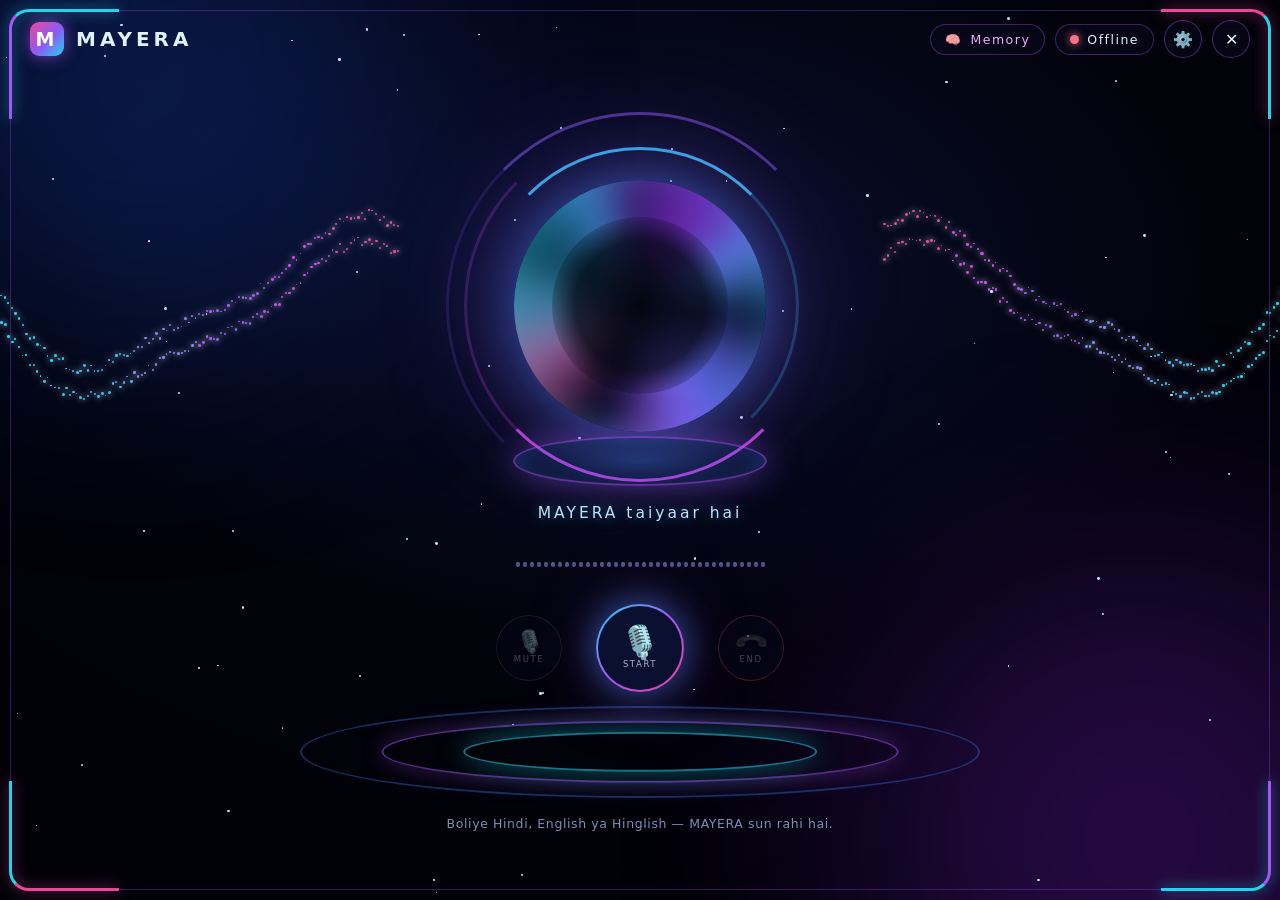
==== static/index.html @ 85190228 "MAYERA v2.5.0 - auto-update channel (program code only, no keys or memories)" ====
<!DOCTYPE html>
<html lang="en">
<head>
<meta charset="UTF-8">
<meta name="viewport" content="width=device-width, initial-scale=1.0">
<title>MAYERA AI — Voice Companion</title>
<link rel="stylesheet" href="/static/styles.css">
</head>
<body data-state="idle">

  <div class="bg-glow bg-glow-a"></div>
  <div class="bg-glow bg-glow-b"></div>
  <div class="stars" id="stars"></div>
  <div class="frame"><i class="fc tl"></i><i class="fc tr"></i><i class="fc bl"></i><i class="fc br"></i></div>

  <header class="topbar">
    <div class="brand">
      <span class="logo">M</span> MAYERA
    </div>
    <div class="top-right">
      <div class="conn mem" id="memPill" title="MAYERA ki yaaddaasht">🧠 <span id="memText">Memory</span></div>
      <div class="conn" id="connPill">
        <span class="conn-dot" id="connDot"></span>
        <span id="connText">Offline</span>
      </div>
      <button class="icon-btn" id="btnSettings" title="Settings">⚙️</button>
      <button class="icon-btn" id="btnExit" title="MAYERA band karein">✕</button>
    </div>
  </header>

  <main class="stage">
    <div class="sidewave left" id="swLeft"></div>
    <div class="sidewave right" id="swRight"></div>

    <!-- Neon energy orb (no face in this theme) -->
    <div class="orb-wrap" id="orbWrap">
      <div class="ring ring-1"></div>
      <div class="ring ring-2"></div>
      <div class="ring ring-3"></div>
      <div class="orb" id="orb">
        <div class="core"></div>
        <div class="face">
          <div class="eyes">
            <div class="eye eye-left"><div class="pupil"></div></div>
            <div class="eye eye-right"><div class="pupil"></div></div>
          </div>
          <div class="cheek cheek-left"></div>
          <div class="cheek cheek-right"></div>
          <div class="nose"></div>
          <div class="mouth" id="mouth">
            <div class="smile"></div>
            <span></span><span></span><span></span><span></span><span></span>
          </div>
        </div>
      </div>
    </div>

    <div class="status" id="statusText">MAYERA taiyaar hai</div>
    <div class="wave" id="wave"><i></i><i></i><i></i><i></i><i></i><i></i><i></i><i></i><i></i><i></i><i></i><i></i></div>

    <!-- Controls: voice-only experience, no chat box anywhere -->
    <div class="controls">
      <button id="btnMute" class="btn cbtn btn-mute" disabled><span class="ic">🎙️</span><span class="cap">MUTE</span></button>
      <button id="btnStart" class="btn cbtn btn-start"><span class="ic">🎙️</span><span class="cap">START</span></button>
      <button id="btnEnd" class="btn cbtn btn-end" disabled><span class="ic">📞</span><span class="cap">END</span></button>
    </div>
    <div class="floor"><i></i><i></i><i></i></div>

    <p class="hint">Boliye Hindi, English ya Hinglish — MAYERA sun rahi hai.</p>
  </main>

<!-- Settings drawer: memory controls live here (voice stays the interface) -->
<aside class="drawer" id="drawer" aria-hidden="true">
  <div class="drawer-head">
    <div class="drawer-title">⚙️ MAYERA Settings</div>
    <button class="icon-btn" id="btnCloseDrawer" title="Band karein">✕</button>
  </div>

  <label class="row">
    <span>🧠 Yaaddaasht (Memory)</span>
    <input type="checkbox" id="setMemory">
  </label>
  <p class="note">On ho to MAYERA baatein yaad rakhegi aur agli baar wahi se baat aage badhayegi.</p>

  <label class="row">
    <span>💬 Khud baat shuru kare (Proactive)</span>
    <input type="checkbox" id="setProactive">
  </label>
  <label class="row">
    <span>Khamoshi ke baad (minute)</span>
    <select id="setInactivity">
      <option value="60">1</option>
      <option value="120">2</option>
      <option value="300">5</option>
      <option value="600">10</option>
    </select>
  </label>
  <label class="row">
    <span>🔍 Web search (jawab thoda slow hoga)</span>
    <input type="checkbox" id="setWebSearch">
  </label>
  <label class="row">
    <span>⚡ Reply ki speed</span>
    <select id="setReplySpeed">
      <option value="fast">Tez jawab</option>
      <option value="patient">Araam se — beech me nahi kaategi</option>
    </select>
  </label>
  <label class="row">
    <span>Shanti ka samay (Quiet hours)</span>
    <span class="quiet">
      <input type="time" id="setQuietStart"> – <input type="time" id="setQuietEnd">
    </span>
  </label>

  <div class="drawer-title small">Yaad rakhi baatein</div>
  <div id="memList" class="mem-list"></div>
  <button class="btn btn-end wide" id="btnClearMem">🗑️ Sab yaadein mita do</button>
  <p class="note">Password aur API key kabhi yaad nahi rakhi jati.</p>
</aside>
<div class="scrim" id="scrim"></div>

<script src="/static/app.js"></script>
</body>
</html>
---- static/styles.css ----
/* MAYERA "NEON ORB" theme - built from the user's reference design:
   a swirling blue/purple energy orb with NO text inside, dotted side
   waves, a waveform strip, circular call buttons and a neon frame.
   The robotic face (.face) is intentionally hidden in this theme. */

* { margin: 0; padding: 0; box-sizing: border-box; }

:root {
  --ink: #02020a;
  --cyan: #22d3ee;
  --sky: #38bdf8;
  --violet: #a855f7;
  --magenta: #ec4899;
  --mouth: 6px;
  --energy: 0;
}

html, body { height: 100%; }

body {
  font-family: "Segoe UI", system-ui, -apple-system, sans-serif;
  background:
    radial-gradient(1000px 640px at 50% 30%, #0a1030 0%, var(--ink) 60%, #010108 100%);
  color: #e0f2fe;
  overflow: hidden;
  display: flex;
  flex-direction: column;
}

.bg-glow { position: fixed; border-radius: 50%; filter: blur(130px); opacity: .3; pointer-events: none; }
.bg-glow-a { width: 520px; height: 520px; background: #1d4ed8; top: -180px; left: -120px; }
.bg-glow-b { width: 560px; height: 560px; background: #7e22ce; bottom: -220px; right: -140px; }

.stars { position: fixed; inset: 0; pointer-events: none; z-index: 0; }
.stars span { position: absolute; border-radius: 50%; background: #bae6fd; animation: twinkle 4s ease-in-out infinite; }
@keyframes twinkle { 0%,100% { opacity: .08; } 50% { opacity: .7; } }

/* neon window frame with glowing corners */
.frame { position: fixed; inset: 10px; border: 1px solid rgba(168,85,247,.30); border-radius: 20px; pointer-events: none; z-index: 6; }
.frame .fc { position: absolute; width: 110px; height: 110px; }
.frame .tl { top: -2px; left: -2px; border-top: 3px solid var(--cyan); border-left: 3px solid var(--violet); border-top-left-radius: 20px; filter: drop-shadow(0 0 7px rgba(34,211,238,.8)); }
.frame .tr { top: -2px; right: -2px; border-top: 3px solid var(--magenta); border-right: 3px solid var(--cyan); border-top-right-radius: 20px; filter: drop-shadow(0 0 7px rgba(236,72,153,.8)); }
.frame .bl { bottom: -2px; left: -2px; border-bottom: 3px solid var(--magenta); border-left: 3px solid var(--cyan); border-bottom-left-radius: 20px; filter: drop-shadow(0 0 7px rgba(236,72,153,.8)); }
.frame .br { bottom: -2px; right: -2px; border-bottom: 3px solid var(--cyan); border-right: 3px solid var(--violet); border-bottom-right-radius: 20px; filter: drop-shadow(0 0 7px rgba(34,211,238,.8)); }

/* top bar */
.topbar { display: flex; justify-content: space-between; align-items: center; padding: 20px 30px; z-index: 2; }
.brand { font-size: 20px; font-weight: 600; letter-spacing: 4px; display: flex; align-items: center; }
.logo {
  display: inline-grid; place-items: center; width: 34px; height: 34px;
  border-radius: 9px; margin-right: 12px; font-size: 19px; font-weight: 800; color: #fff;
  background: linear-gradient(135deg, var(--magenta), #8b5cf6 55%, var(--cyan));
  box-shadow: 0 0 16px rgba(168,85,247,.65);
}
.brand-mark, .brand-ai { display: none; }
.top-right { display: flex; align-items: center; gap: 10px; }
.conn {
  display: flex; align-items: center; gap: 8px;
  padding: 7px 14px; border: 1px solid rgba(168,85,247,.35); border-radius: 999px;
  background: rgba(10,10,30,.55); backdrop-filter: blur(8px);
  font-size: 12.5px; letter-spacing: 1.5px;
}
.conn.mem { color: #f0abfc; }
.conn-dot { width: 9px; height: 9px; border-radius: 50%; background: #64748b; }
.conn-dot.on { background: #34d399; box-shadow: 0 0 10px #34d399; }
.conn-dot.busy { background: #fbbf24; box-shadow: 0 0 10px #fbbf24; }
.conn-dot.err { background: #fb7185; box-shadow: 0 0 10px #fb7185; }
.icon-btn {
  width: 38px; height: 38px; border-radius: 50%; cursor: pointer;
  border: 1px solid rgba(168,85,247,.4); background: rgba(10,10,30,.55);
  color: #e0f2fe; font-size: 16px; transition: all .2s ease;
}
.icon-btn:hover { border-color: var(--cyan); box-shadow: 0 0 12px rgba(34,211,238,.5); }

/* stage */
.stage { position: relative; flex: 1; display: flex; flex-direction: column; align-items: center; justify-content: center; gap: 18px; z-index: 2; padding-bottom: 22px; }

/* dotted side waves (dots generated by app.js) */
.sidewave { position: absolute; top: 4%; width: 31%; height: 48%; pointer-events: none; z-index: 0; }
.sidewave.left { left: 0; }
.sidewave.right { right: 0; }
.sidewave span { position: absolute; border-radius: 50%; animation: swPulse 2.8s ease-in-out infinite; box-shadow: 0 0 6px currentColor; }
@keyframes swPulse { 0%,100% { opacity: .35; } 50% { opacity: 1; } }

/* ---- the neon orb ---- */
.orb-wrap { position: relative; width: 360px; height: 360px; display: grid; place-items: center; z-index: 1; }
.orb-wrap::after {  /* glowing pedestal under the orb */
  content: ""; position: absolute; bottom: 0; left: 50%; transform: translateX(-50%);
  width: 250px; height: 46px; border-radius: 50%;
  border: 2px solid rgba(168,85,247,.55);
  background: radial-gradient(ellipse, rgba(59,130,246,.30), transparent 70%);
  box-shadow: 0 0 34px rgba(139,92,246,.5), inset 0 0 24px rgba(59,130,246,.35);
}
.ring { position: absolute; border-radius: 50%; border: 3px solid transparent; }
.ring-1 { width: 318px; height: 318px; border-top-color: rgba(56,189,248,.9); border-right-color: rgba(56,189,248,.25); animation: spin 16s linear infinite; }
.ring-2 { width: 352px; height: 352px; border-bottom-color: rgba(217,70,239,.85); border-left-color: rgba(217,70,239,.22); animation: spin 22s linear infinite reverse; }
.ring-3 { width: 388px; height: 388px; border-top-color: rgba(139,92,246,.5); border-left-color: rgba(139,92,246,.16); animation: spin 32s linear infinite; }
@keyframes spin { to { transform: rotate(360deg); } }
@keyframes spinRev { to { transform: rotate(-360deg); } }

.orb {
  position: relative; overflow: hidden;
  width: 252px; height: 252px; border-radius: 50%;
  background: radial-gradient(circle at 50% 50%, #0a1030 0%, #05081c 60%, #02040f 100%);
  box-shadow:
    0 0 55px rgba(59,130,246,.5),
    0 0 130px rgba(168,85,247,.4),
    inset 0 0 40px rgba(34,211,238,.25);
  transform: scale(calc(1 + var(--energy) * 0.05));
  transition: box-shadow .3s ease;
}
.orb::before {  /* plasma swirl A */
  content: ""; position: absolute; inset: -30%; border-radius: 50%;
  background: conic-gradient(from 0deg, transparent 0 8%, rgba(56,189,248,.85) 16%, transparent 27%, rgba(168,85,247,.9) 43%, transparent 56%, rgba(236,72,153,.8) 69%, transparent 81%, rgba(56,189,248,.7) 93%, transparent 100%);
  filter: blur(15px);
  animation: spin 10s linear infinite;
}
.orb::after {   /* plasma swirl B, counter-rotating */
  content: ""; position: absolute; inset: -30%; border-radius: 50%;
  background: conic-gradient(from 180deg, transparent 0 12%, rgba(34,211,238,.6) 25%, transparent 39%, rgba(147,51,234,.75) 59%, transparent 75%, rgba(59,130,246,.6) 89%, transparent 100%);
  filter: blur(21px);
  animation: spinRev 15s linear infinite;
}
.core {  /* the dark, empty centre - deliberately NO text here */
  position: absolute; inset: 15%; border-radius: 50%; z-index: 2;
  background: radial-gradient(circle, rgba(1,3,12,.96) 0%, rgba(1,3,12,.72) 52%, rgba(1,3,12,0) 78%);
}
.face { display: none; }

body[data-state="listening"] .orb { box-shadow: 0 0 65px rgba(34,211,238,.65), 0 0 140px rgba(59,130,246,.4), inset 0 0 46px rgba(34,211,238,.35); }
body[data-state="speaking"] .orb { box-shadow: 0 0 75px rgba(217,70,239,.7), 0 0 160px rgba(168,85,247,.5), inset 0 0 46px rgba(217,70,239,.35); }
body[data-state="speaking"] .orb::before { animation-duration: 3.4s; }
body[data-state="speaking"] .orb::after { animation-duration: 5s; }
body[data-state="thinking"] .orb { animation: thinkPulse 2.2s ease-in-out infinite; }
@keyframes thinkPulse { 0%,100% { transform: scale(1); } 50% { transform: scale(1.03); } }
body[data-state="error"] .orb { box-shadow: 0 0 60px rgba(251,113,133,.6), inset 0 0 40px rgba(251,113,133,.3); }

/* status + waveform strip */
.status { order: 2; font-size: 15.5px; letter-spacing: 3px; color: #bae6fd; text-align: center; text-shadow: 0 0 14px rgba(56,189,248,.55); min-height: 22px; max-width: min(92vw, 760px); z-index: 1; }
.wave { order: 3; display: flex; gap: 3px; align-items: center; justify-content: center; width: min(700px, 88vw); height: 42px; z-index: 1; }
.wave i {
  flex: 1; max-width: 4px; height: 5px; border-radius: 2px; opacity: .55;
  background: linear-gradient(180deg, #67e8f9, #818cf8, #e879f9);
}
body[data-state="listening"] .wave i, body[data-state="speaking"] .wave i { animation: waveB .9s ease-in-out infinite; opacity: 1; }
@keyframes waveB { 0%,100% { height: 6px; } 50% { height: 34px; } }

/* circular call controls */
.controls { order: 4; display: flex; gap: 34px; align-items: center; justify-content: center; z-index: 1; }
.btn { font-family: inherit; }
.controls .cbtn {
  width: 66px; height: 66px; border-radius: 50%; cursor: pointer;
  display: flex; flex-direction: column; align-items: center; justify-content: center; gap: 1px;
  border: 1px solid rgba(255,255,255,.22); color: #e0f2fe;
  background: rgba(10,12,34,.72); backdrop-filter: blur(8px);
  transition: all .2s ease; padding: 0;
}
.controls .cbtn .ic { font-size: 22px; line-height: 1; }
.controls .cbtn .cap { font-size: 8.5px; letter-spacing: 1.6px; color: #a5b4cf; }
.controls .cbtn:disabled { opacity: .38; cursor: not-allowed; }
.controls .btn-start {
  width: 88px; height: 88px;
  border: 2px solid transparent;
  background: linear-gradient(#0b1030, #0b1030) padding-box, linear-gradient(135deg, var(--cyan), var(--violet), var(--magenta)) border-box;
  box-shadow: 0 0 34px rgba(59,130,246,.55), 0 0 70px rgba(168,85,247,.35);
}
.controls .btn-start .ic { font-size: 32px; }
.controls .btn-start:hover:not(:disabled) { transform: translateY(-2px); box-shadow: 0 0 44px rgba(59,130,246,.75), 0 0 90px rgba(236,72,153,.4); }
.controls .btn-mute:hover:not(:disabled), .controls .btn-end:hover:not(:disabled) { transform: translateY(-2px); border-color: var(--cyan); }
.controls .btn-mute.active { border-color: #ef4444; box-shadow: 0 0 18px rgba(239,68,68,.5); }
.controls .btn-end { border-color: rgba(248,113,113,.6); }
.controls .btn-end .ic { transform: rotate(135deg); display: inline-block; }

/* glowing floor rings */
.floor { order: 5; position: relative; width: min(680px, 90vw); height: 92px; margin-top: -4px; z-index: 0; }
.floor i { position: absolute; left: 50%; top: 50%; transform: translate(-50%, -50%); border-radius: 50%; border: 2px solid; }
.floor i:nth-child(1) { width: 100%; height: 100%; border-color: rgba(59,130,246,.35); }
.floor i:nth-child(2) { width: 76%; height: 68%; border-color: rgba(168,85,247,.5); box-shadow: 0 0 24px rgba(168,85,247,.3); }
.floor i:nth-child(3) { width: 52%; height: 44%; border-color: rgba(34,211,238,.55); box-shadow: 0 0 30px rgba(34,211,238,.4); }

.hint { order: 6; color: #7d8fb3; font-size: 12.5px; letter-spacing: .6px; z-index: 1; }

/* settings drawer (neon skin, same behaviour) */
.drawer {
  position: fixed; top: 0; right: 0; height: 100%; width: min(360px, 92vw);
  background: rgba(4,4,18,.95); backdrop-filter: blur(16px);
  border-left: 1px solid rgba(168,85,247,.35);
  transform: translateX(105%); transition: transform .35s ease;
  z-index: 20; padding: 22px; overflow-y: auto;
  display: flex; flex-direction: column; gap: 14px;
}
.drawer.open { transform: translateX(0); }
.drawer-head { display: flex; justify-content: space-between; align-items: center; }
.drawer-title { font-size: 17px; font-weight: 700; letter-spacing: 1.5px; }
.drawer-title.small { font-size: 14px; margin-top: 10px; color: #f0abfc; }
.drawer .row { display: flex; justify-content: space-between; align-items: center; gap: 12px; font-size: 14.5px; padding: 10px 12px; border: 1px solid rgba(168,85,247,.22); border-radius: 12px; background: rgba(15,15,40,.6); cursor: pointer; }
.drawer input[type="checkbox"] { width: 20px; height: 20px; accent-color: #a855f7; cursor: pointer; }
.drawer select, .drawer input[type="time"] { background: #0b0620; color: #e0f2fe; border: 1px solid rgba(168,85,247,.35); border-radius: 8px; padding: 6px 8px; font-size: 14px; }
.drawer .quiet { display: flex; align-items: center; gap: 6px; }
.drawer .note { font-size: 12.5px; color: #7d8fb3; line-height: 1.45; margin-top: -6px; }
.mem-list { display: flex; flex-direction: column; gap: 8px; }
.mem-item { display: flex; justify-content: space-between; align-items: center; gap: 10px; padding: 9px 12px; border-radius: 10px; font-size: 13.5px; line-height: 1.4; background: rgba(30,20,70,.5); border: 1px solid rgba(168,85,247,.2); }
.mem-item button { flex: none; cursor: pointer; border: none; border-radius: 8px; background: rgba(127,29,29,.85); color: #fecaca; padding: 5px 9px; font-size: 12px; }
.mem-empty { font-size: 13.5px; color: #7d8fb3; }
.btn.wide { width: 100%; padding: 13px; border-radius: 999px; border: 1px solid rgba(248,113,113,.5); background: rgba(30,10,20,.6); color: #fecaca; cursor: pointer; letter-spacing: 1px; }
.scrim { position: fixed; inset: 0; background: rgba(0,0,0,.6); opacity: 0; pointer-events: none; transition: opacity .3s ease; z-index: 15; }
.scrim.show { opacity: 1; pointer-events: auto; }

@media (max-width: 700px) {
  .sidewave { display: none; }
  .orb-wrap { width: 300px; height: 300px; }
  .ring-1 { width: 266px; height: 266px; } .ring-2 { width: 294px; height: 294px; } .ring-3 { width: 322px; height: 322px; }
  .orb { width: 212px; height: 212px; }
  .frame { inset: 6px; }
  .frame .fc { width: 70px; height: 70px; }
}
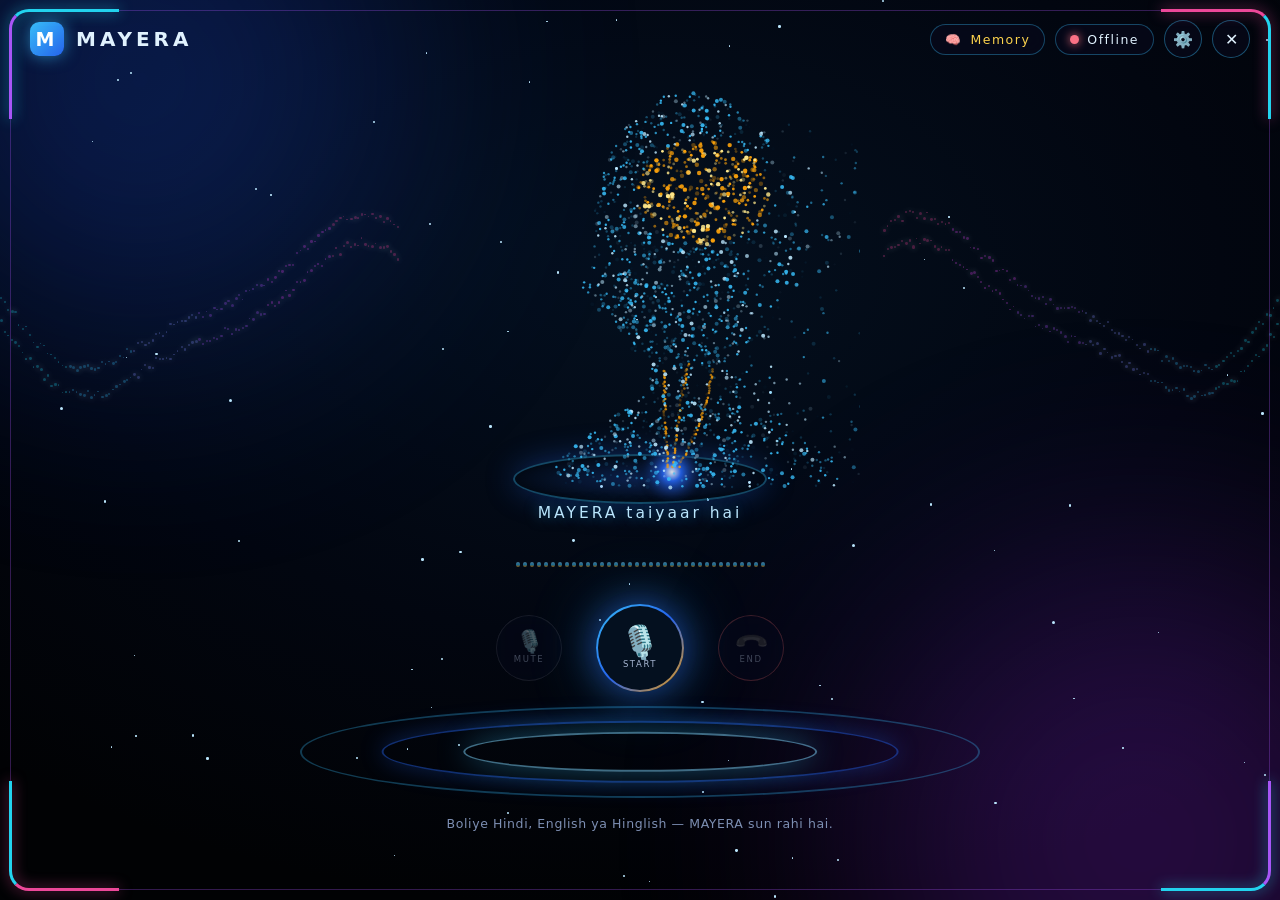
==== commit a3c9ee0d: "MAYERA v2.9.0 - Particle Blue UI: animated particle head (photo style), neon kept as alternate theme" ====
--- a/static/index.html
+++ b/static/index.html
@@ -34,6 +34,7 @@
 
     <!-- Neon energy orb (no face in this theme) -->
     <div class="orb-wrap" id="orbWrap">
+      <canvas id="pcanvas" width="440" height="440"></canvas>
       <div class="ring ring-1"></div>
       <div class="ring ring-2"></div>
       <div class="ring ring-3"></div>
@@ -121,5 +122,6 @@
 <div class="scrim" id="scrim"></div>
 
 <script src="/static/app.js"></script>
+<script src="/static/particles.js"></script>
 </body>
 </html>
--- a/static/styles.css
+++ b/static/styles.css
@@ -214,3 +214,23 @@
   .frame { inset: 6px; }
   .frame .fc { width: 70px; height: 70px; }
 }
+
+
+/* ===== THEME 11: PARTICLE HEAD - BLUE (photo wala style) ===== */
+:root { --pc-main: #38bdf8; --pc-light: #bae6fd; --pc-brain: #f59e0b; --pc-brain2: #fde68a; --pc-glow: #2563eb; }
+body { background: radial-gradient(1000px 640px at 50% 30%, #04101f 0%, #020610 58%, #010204 100%); }
+#pcanvas { position: absolute; width: 440px; height: 440px; left: 50%; top: 44%; transform: translate(-50%, -50%); z-index: 1; pointer-events: none; }
+.orb, .ring, .core, .face { display: none !important; }
+.orb-wrap::after { border-color: rgba(56,189,248,.35); background: radial-gradient(ellipse, rgba(37,99,235,.25), transparent 70%); box-shadow: 0 0 30px rgba(37,99,235,.35); bottom: -18px; }
+.sidewave { opacity: .3; }
+.logo { background: linear-gradient(135deg, #38bdf8, #2563eb); box-shadow: 0 0 16px rgba(56,189,248,.6); }
+.conn { border-color: rgba(56,189,248,.35); }
+.conn.mem { color: #fcd34d; }
+.icon-btn { border-color: rgba(56,189,248,.4); }
+.icon-btn:hover { border-color: #38bdf8; box-shadow: 0 0 12px rgba(56,189,248,.5); }
+.status { color: #bae6fd; text-shadow: 0 0 14px rgba(56,189,248,.5); }
+.wave i { background: linear-gradient(180deg, #7dd3fc, #38bdf8, #f59e0b); }
+.controls .btn-start { background: linear-gradient(#04101f, #04101f) padding-box, linear-gradient(135deg, #38bdf8, #2563eb, #f59e0b) border-box; box-shadow: 0 0 34px rgba(37,99,235,.55), 0 0 70px rgba(56,189,248,.3); }
+.floor i:nth-child(1) { border-color: rgba(56,189,248,.3); }
+.floor i:nth-child(2) { border-color: rgba(37,99,235,.45); box-shadow: 0 0 24px rgba(37,99,235,.3); }
+.floor i:nth-child(3) { border-color: rgba(125,211,252,.5); box-shadow: 0 0 30px rgba(56,189,248,.35); }
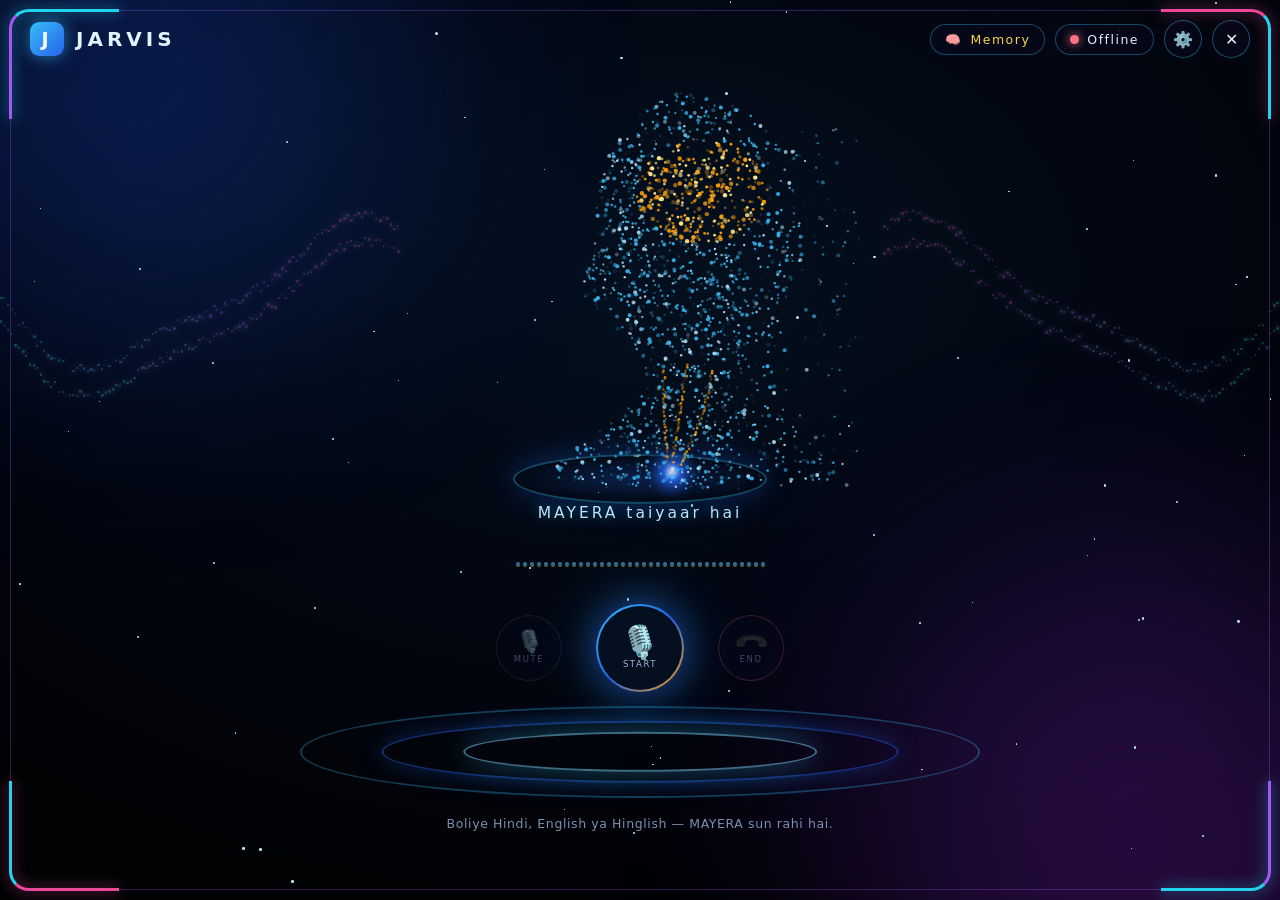
==== commit 9be7a8cc: "MAYERA v3.3.0 - renamed to JARVIS with male voice (Charon); display-name only, folder/key/memory/rep" ====
--- a/static/index.html
+++ b/static/index.html
@@ -3,7 +3,7 @@
 <head>
 <meta charset="UTF-8">
 <meta name="viewport" content="width=device-width, initial-scale=1.0">
-<title>MAYERA AI — Voice Companion</title>
+<title>JARVIS AI — Voice Companion</title>
 <link rel="stylesheet" href="/static/styles.css">
 </head>
 <body data-state="idle">
@@ -15,16 +15,16 @@
 
   <header class="topbar">
     <div class="brand">
-      <span class="logo">M</span> MAYERA
+      <span class="logo">J</span> JARVIS
     </div>
     <div class="top-right">
-      <div class="conn mem" id="memPill" title="MAYERA ki yaaddaasht">🧠 <span id="memText">Memory</span></div>
+      <div class="conn mem" id="memPill" title="JARVIS ki yaaddaasht">🧠 <span id="memText">Memory</span></div>
       <div class="conn" id="connPill">
         <span class="conn-dot" id="connDot"></span>
         <span id="connText">Offline</span>
       </div>
       <button class="icon-btn" id="btnSettings" title="Settings">⚙️</button>
-      <button class="icon-btn" id="btnExit" title="MAYERA band karein">✕</button>
+      <button class="icon-btn" id="btnExit" title="JARVIS band karein">✕</button>
     </div>
   </header>
 
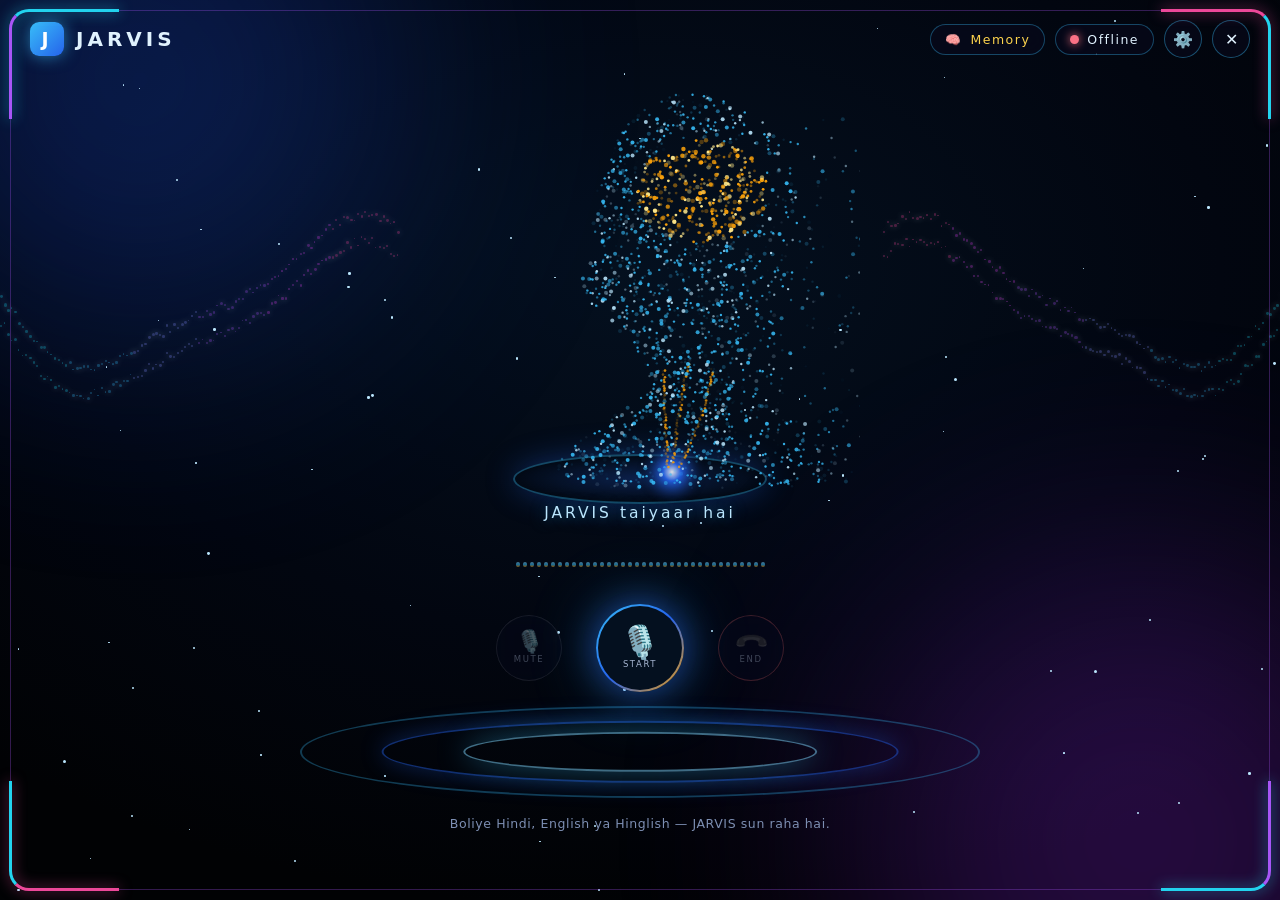
==== commit 96da99f3: "JARVIS v3.5.0 - name fully JARVIS everywhere visible (settings/logger/banner/START_JARVIS.bat, no-ca" ====
--- a/static/index.html
+++ b/static/index.html
@@ -4,6 +4,7 @@
 <meta charset="UTF-8">
 <meta name="viewport" content="width=device-width, initial-scale=1.0">
 <title>JARVIS AI — Voice Companion</title>
+<link rel="icon" href="data:image/svg+xml,%3Csvg xmlns='http://www.w3.org/2000/svg' viewBox='0 0 64 64'%3E%3Ccircle cx='32' cy='32' r='30' fill='%230ea5e9'/%3E%3Ctext x='32' y='44' font-size='34' font-family='Arial' font-weight='bold' fill='white' text-anchor='middle'%3EJ%3C/text%3E%3C/svg%3E">
 <link rel="stylesheet" href="/static/styles.css">
 </head>
 <body data-state="idle">
@@ -56,7 +57,7 @@
       </div>
     </div>
 
-    <div class="status" id="statusText">MAYERA taiyaar hai</div>
+    <div class="status" id="statusText">JARVIS taiyaar hai</div>
     <div class="wave" id="wave"><i></i><i></i><i></i><i></i><i></i><i></i><i></i><i></i><i></i><i></i><i></i><i></i></div>
 
     <!-- Controls: voice-only experience, no chat box anywhere -->
@@ -67,13 +68,13 @@
     </div>
     <div class="floor"><i></i><i></i><i></i></div>
 
-    <p class="hint">Boliye Hindi, English ya Hinglish — MAYERA sun rahi hai.</p>
+    <p class="hint">Boliye Hindi, English ya Hinglish — JARVIS sun raha hai.</p>
   </main>
 
 <!-- Settings drawer: memory controls live here (voice stays the interface) -->
 <aside class="drawer" id="drawer" aria-hidden="true">
   <div class="drawer-head">
-    <div class="drawer-title">⚙️ MAYERA Settings</div>
+    <div class="drawer-title">⚙️ JARVIS Settings</div>
     <button class="icon-btn" id="btnCloseDrawer" title="Band karein">✕</button>
   </div>
 
@@ -81,7 +82,7 @@
     <span>🧠 Yaaddaasht (Memory)</span>
     <input type="checkbox" id="setMemory">
   </label>
-  <p class="note">On ho to MAYERA baatein yaad rakhegi aur agli baar wahi se baat aage badhayegi.</p>
+  <p class="note">On ho to JARVIS baatein yaad rakhega aur agli baar wahi se baat aage badhayega.</p>
 
   <label class="row">
     <span>💬 Khud baat shuru kare (Proactive)</span>
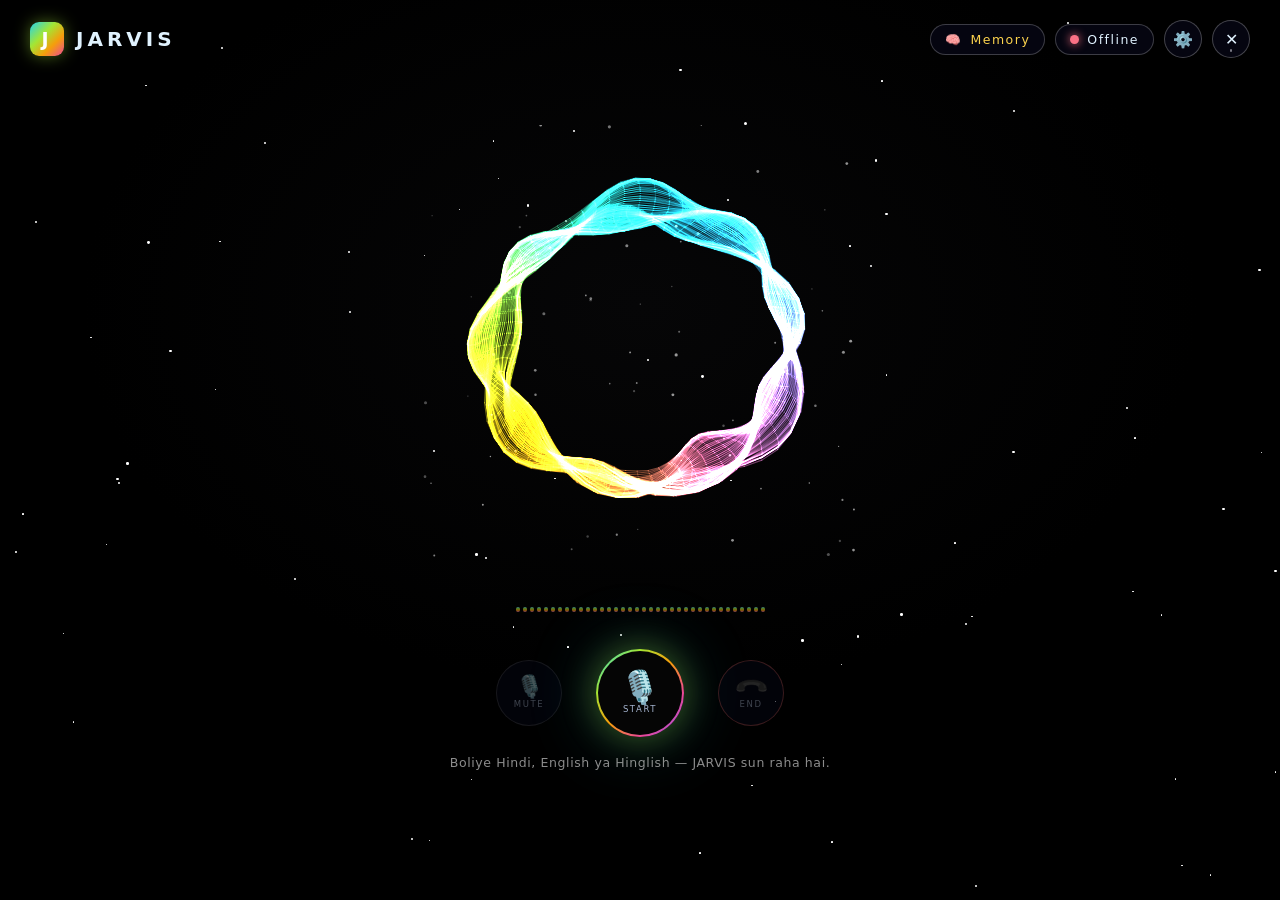
==== commit bbff6f47: "JARVIS v3.9.0 - Rainbow Flow UI from user's photo: flowing rainbow lines orb (flow.js), pure black s" ====
--- a/static/index.html
+++ b/static/index.html
@@ -58,6 +58,7 @@
     </div>
 
     <div class="status" id="statusText">JARVIS taiyaar hai</div>
+    <div class="voice-line" id="voiceLine"></div>
     <div class="wave" id="wave"><i></i><i></i><i></i><i></i><i></i><i></i><i></i><i></i><i></i><i></i><i></i><i></i></div>
 
     <!-- Controls: voice-only experience, no chat box anywhere -->
@@ -124,5 +125,6 @@
 
 <script src="/static/app.js"></script>
 <script src="/static/particles.js"></script>
+<script src="/static/flow.js"></script>
 </body>
 </html>
--- a/static/styles.css
+++ b/static/styles.css
@@ -216,21 +216,53 @@
 }
 
 
-/* ===== THEME 11: PARTICLE HEAD - BLUE (photo wala style) ===== */
-:root { --pc-main: #38bdf8; --pc-light: #bae6fd; --pc-brain: #f59e0b; --pc-brain2: #fde68a; --pc-glow: #2563eb; }
-body { background: radial-gradient(1000px 640px at 50% 30%, #04101f 0%, #020610 58%, #010204 100%); }
+/* ===== THEME 14: RAINBOW FLOW (user's photo wala style) =====
+   Pure black stage, flowing rainbow lines (flow.js), NO centre
+   status text - instead a GREEN LINE glows in its place whenever
+   JARVIS is live (listening / thinking / speaking). Red = error. */
+:root { --fl-on: 1; }
+body { background: radial-gradient(900px 620px at 50% 34%, #060607 0%, #000000 62%, #000000 100%); }
 #pcanvas { position: absolute; width: 440px; height: 440px; left: 50%; top: 44%; transform: translate(-50%, -50%); z-index: 1; pointer-events: none; }
 .orb, .ring, .core, .face { display: none !important; }
-.orb-wrap::after { border-color: rgba(56,189,248,.35); background: radial-gradient(ellipse, rgba(37,99,235,.25), transparent 70%); box-shadow: 0 0 30px rgba(37,99,235,.35); bottom: -18px; }
-.sidewave { opacity: .3; }
-.logo { background: linear-gradient(135deg, #38bdf8, #2563eb); box-shadow: 0 0 16px rgba(56,189,248,.6); }
-.conn { border-color: rgba(56,189,248,.35); }
+.orb-wrap::after { display: none; }
+.bg-glow { display: none; }
+.frame { display: none; }
+.sidewave { display: none; }
+.floor { display: none; }
+.stars span { background: #ffffff; }
+.logo { background: linear-gradient(135deg, #22d3ee, #a3e635 38%, #f59e0b 68%, #ec4899); box-shadow: 0 0 16px rgba(163,230,53,.45); }
+.conn { border-color: rgba(255,255,255,.22); }
 .conn.mem { color: #fcd34d; }
-.icon-btn { border-color: rgba(56,189,248,.4); }
-.icon-btn:hover { border-color: #38bdf8; box-shadow: 0 0 12px rgba(56,189,248,.5); }
-.status { color: #bae6fd; text-shadow: 0 0 14px rgba(56,189,248,.5); }
-.wave i { background: linear-gradient(180deg, #7dd3fc, #38bdf8, #f59e0b); }
-.controls .btn-start { background: linear-gradient(#04101f, #04101f) padding-box, linear-gradient(135deg, #38bdf8, #2563eb, #f59e0b) border-box; box-shadow: 0 0 34px rgba(37,99,235,.55), 0 0 70px rgba(56,189,248,.3); }
-.floor i:nth-child(1) { border-color: rgba(56,189,248,.3); }
-.floor i:nth-child(2) { border-color: rgba(37,99,235,.45); box-shadow: 0 0 24px rgba(37,99,235,.3); }
-.floor i:nth-child(3) { border-color: rgba(125,211,252,.5); box-shadow: 0 0 30px rgba(56,189,248,.35); }
+.icon-btn { border-color: rgba(255,255,255,.25); }
+.icon-btn:hover { border-color: #a3e635; box-shadow: 0 0 12px rgba(163,230,53,.5); }
+/* user bola: beech wala "Sun raha hu" text hide karo */
+.status { display: none !important; }
+/* uski jagah: GREEN LINE */
+.voice-line {
+  order: 2; z-index: 1; width: 180px; height: 4px; border-radius: 999px;
+  margin-top: 2px;
+  background: linear-gradient(90deg, rgba(34,255,136,0), #22ff88 28%, #c9ffe0 50%, #22ff88 72%, rgba(34,255,136,0));
+  box-shadow: 0 0 16px rgba(34,255,136,.85), 0 0 42px rgba(34,255,136,.4);
+  opacity: 0; transform: scaleX(.6);
+  transition: opacity .35s ease, transform .35s ease;
+}
+body[data-state="listening"] .voice-line,
+body[data-state="thinking"] .voice-line,
+body[data-state="speaking"] .voice-line,
+body[data-state="connecting"] .voice-line {
+  opacity: 1; transform: scaleX(1);
+  animation: linePulse 1.6s ease-in-out infinite;
+}
+body[data-state="speaking"] .voice-line { animation-duration: .7s; }
+body[data-state="error"] .voice-line {
+  opacity: 1; transform: scaleX(1); animation: none;
+  background: linear-gradient(90deg, rgba(251,113,133,0), #fb7185 30%, #fecdd3 50%, #fb7185 70%, rgba(251,113,133,0));
+  box-shadow: 0 0 16px rgba(251,113,133,.85), 0 0 42px rgba(251,113,133,.4);
+}
+@keyframes linePulse {
+  0%, 100% { transform: scaleX(.78); filter: brightness(.85); }
+  50% { transform: scaleX(1); filter: brightness(1.25); }
+}
+.wave i { background: linear-gradient(180deg, #67e8f9, #a3e635, #f59e0b, #f472b6); }
+.controls .btn-start { background: linear-gradient(#050505, #050505) padding-box, linear-gradient(135deg, #22d3ee, #a3e635, #f59e0b, #ec4899, #8b5cf6) border-box; box-shadow: 0 0 34px rgba(163,230,53,.35), 0 0 70px rgba(34,211,238,.25); }
+.hint { color: rgba(255,255,255,.55); text-shadow: none; }
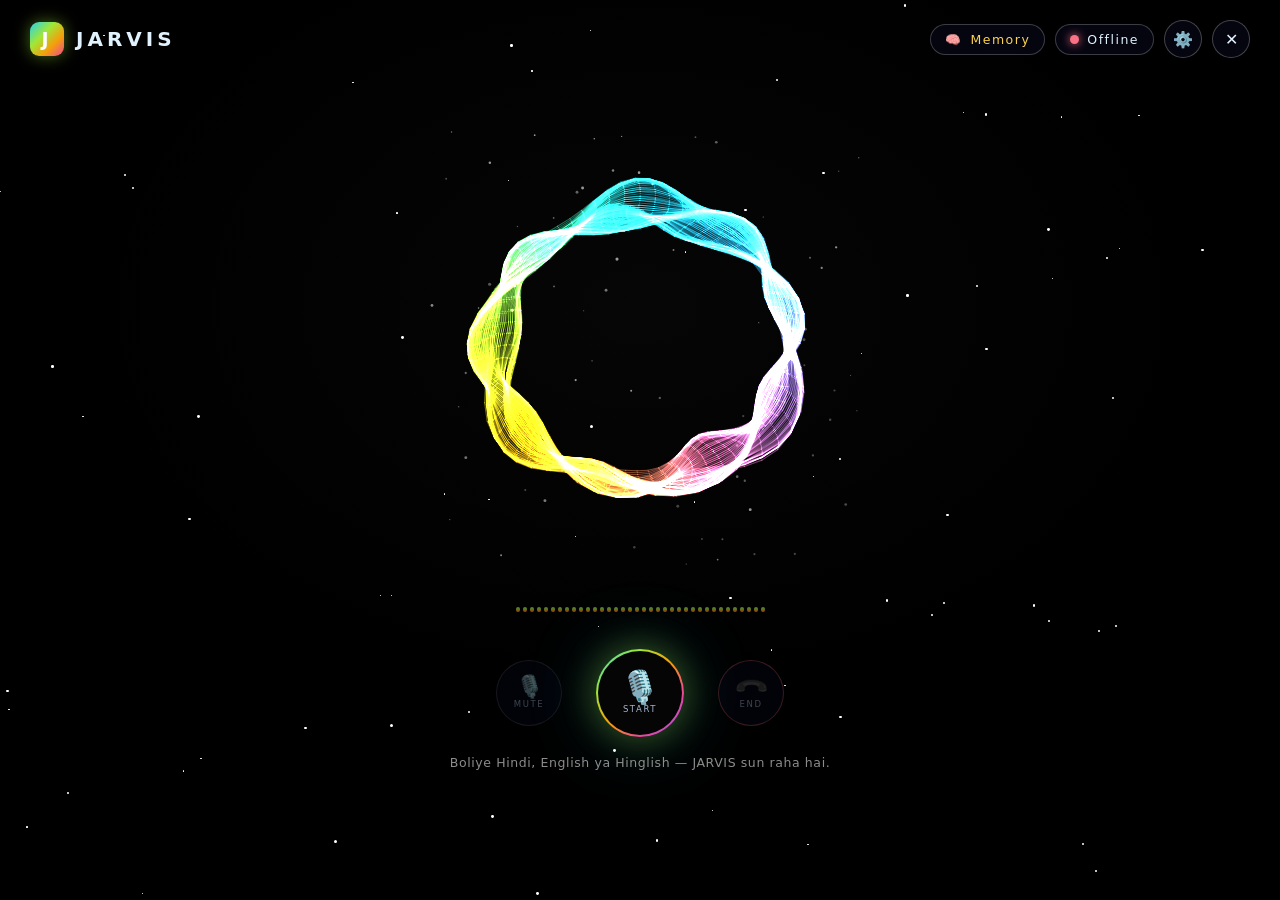
==== commit 98caaaf8: "JARVIS v3.14.0 - Ultra-smooth voice engine: adaptive jitter buffer playback in app.js (120ms cushion" ====
--- a/static/index.html
+++ b/static/index.html
@@ -116,6 +116,9 @@
     </span>
   </label>
 
+  <div class="drawer-title small">📊 Diagnostics (live haal)</div>
+  <pre id="diagBox" class="mem-empty" style="white-space:pre-wrap;text-align:left">…</pre>
+
   <div class="drawer-title small">Yaad rakhi baatein</div>
   <div id="memList" class="mem-list"></div>
   <button class="btn btn-end wide" id="btnClearMem">🗑️ Sab yaadein mita do</button>
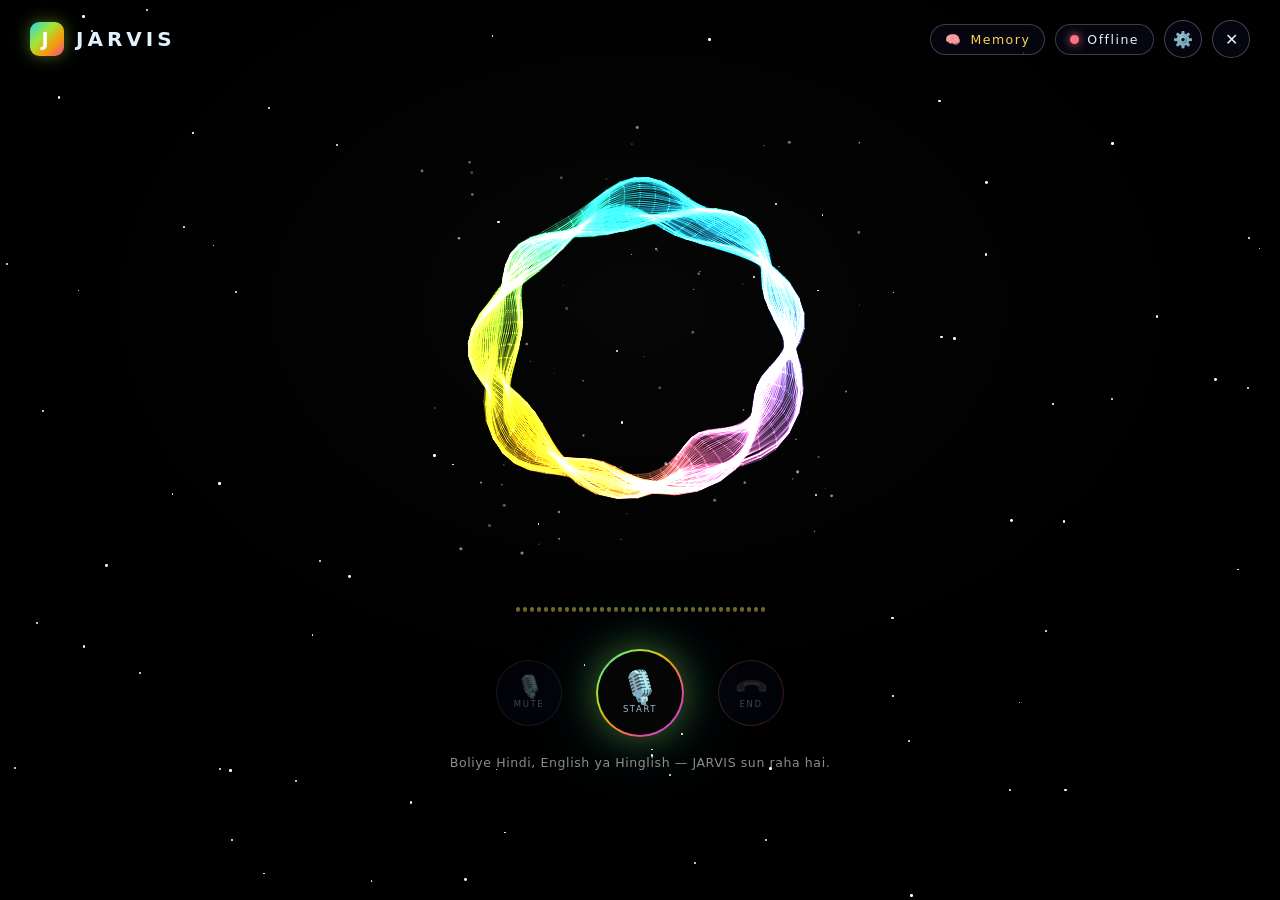
==== commit 087ddce3: "JARVIS v3.15.0 - Feature-list pack: reasoning stays private (think-tag filter before checkpoint/summ" ====
--- a/static/index.html
+++ b/static/index.html
@@ -103,6 +103,18 @@
     <input type="checkbox" id="setWebSearch">
   </label>
   <label class="row">
+    <span>🧑‍🎤 Push-to-Talk (Ctrl+Space dabakar rakho, tabhi mic khulega)</span>
+    <input type="checkbox" id="setPTT">
+  </label>
+  <label class="row">
+    <span>🎙️ Microphone chuno</span>
+    <select id="setMicDevice"><option value="">Default mic</option></select>
+  </label>
+  <label class="row">
+    <span>🔊 Speaker chuno</span>
+    <select id="setSpeakerDevice"><option value="">Default speaker</option></select>
+  </label>
+  <label class="row">
     <span>⚡ Reply ki speed</span>
     <select id="setReplySpeed">
       <option value="fast">Tez jawab</option>
